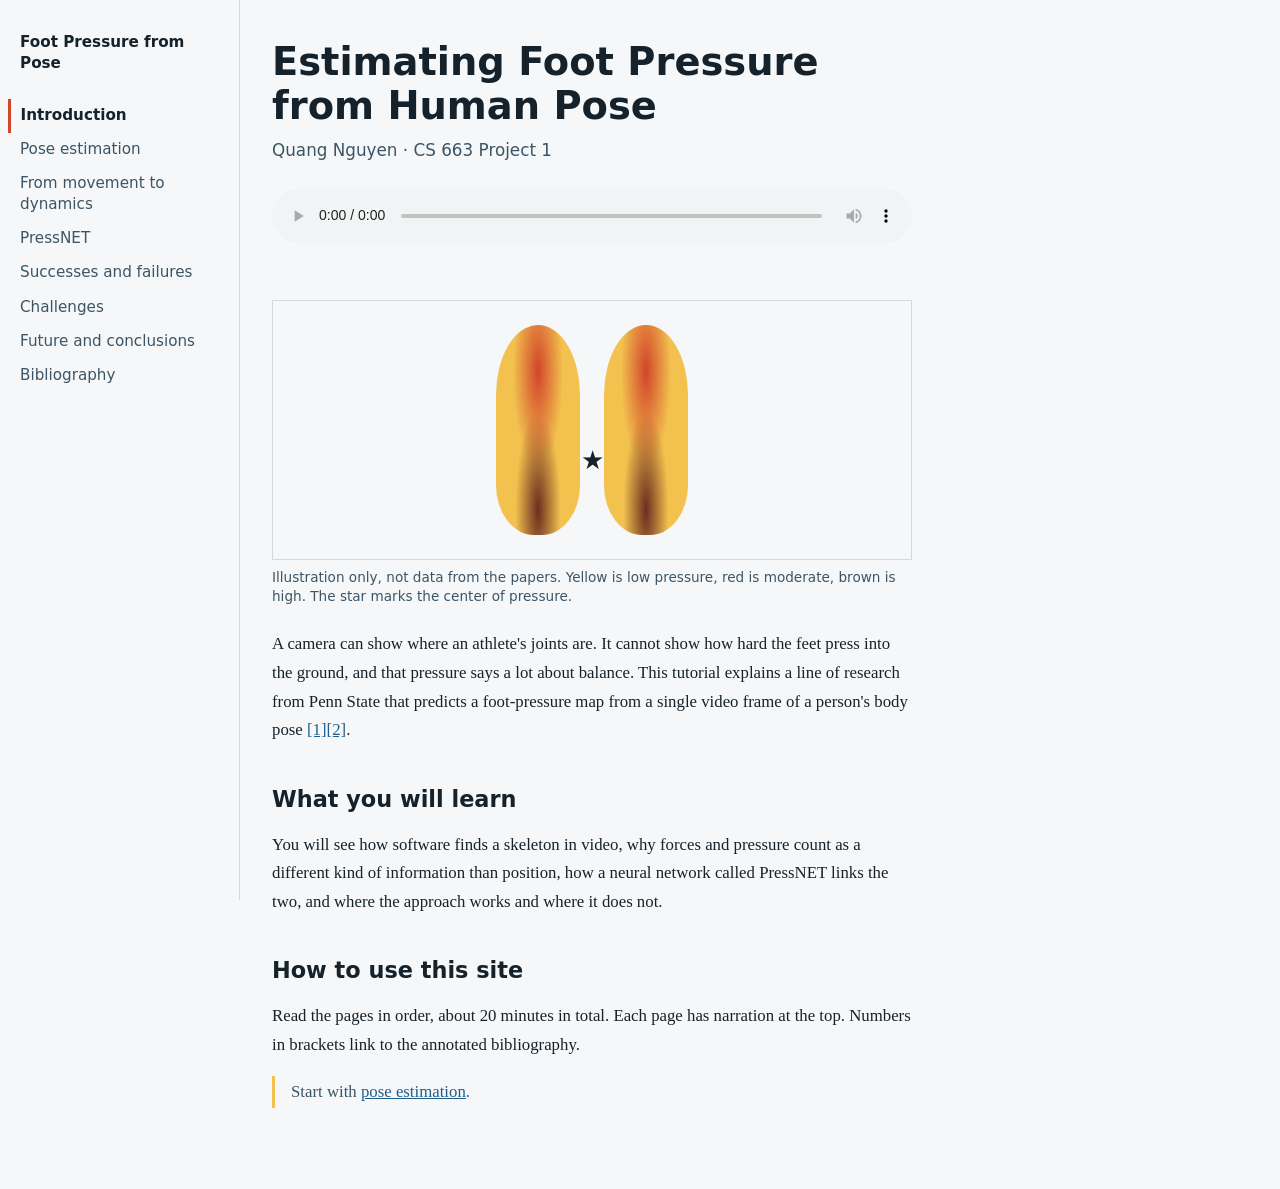
==== index.html @ 372225aa "Initial commit" ====
<!DOCTYPE html>
<html lang="en">
<head>
<meta charset="UTF-8">
<meta name="viewport" content="width=device-width, initial-scale=1">
<title>Estimating Foot Pressure from Human Pose</title>
<link rel="stylesheet" href="style.css">
</head>
<body>
<nav aria-label="Tutorial sections">
  <p class="site">Foot Pressure from Pose</p>
  <a href="index.html" aria-current="page">Introduction</a>
  <a href="computer-vision.html">Pose estimation</a>
  <a href="dynamics.html">From movement to dynamics</a>
  <a href="pressnet.html">PressNET</a>
  <a href="results.html">Successes and failures</a>
  <a href="challenges.html">Challenges</a>
  <a href="future.html">Future and conclusions</a>
  <a href="bibliography.html">Bibliography</a>
</nav>
<main>
  <h1>Estimating Foot Pressure from Human Pose</h1>
  <p class="byline">Quang Nguyen &middot; CS 663 Project 1</p>

  <audio controls src="audio/intro.mp3">Narration for this page.</audio>

  <figure>
    <div class="pressure" role="img" aria-label="Drawing of two feet with pressure shown from yellow (low) to red to brown (high), and a star marking the center of pressure">
      <div class="foot"></div><div class="foot right"></div><span class="cop" aria-hidden="true">&#9733;</span>
    </div>
    <figcaption>Illustration only, not data from the papers. Yellow is low pressure, red is moderate, brown is high. The star marks the center of pressure.</figcaption>
  </figure>

  <p>A camera can show where an athlete's joints are. It cannot show how hard the feet press into the ground, and that pressure says a lot about balance. This tutorial explains a line of research from Penn State that predicts a foot-pressure map from a single video frame of a person's body pose <a href="bibliography.html#ref1">[1]</a><a href="bibliography.html#ref2">[2]</a>.</p>

  <h2>What you will learn</h2>
  <p>You will see how software finds a skeleton in video, why forces and pressure count as a different kind of information than position, how a neural network called PressNET links the two, and where the approach works and where it does not.</p>

  <h2>How to use this site</h2>
  <p>Read the pages in order, about 20 minutes in total. Each page has narration at the top. Numbers in brackets link to the annotated bibliography.</p>
  <p class="note">Start with <a href="computer-vision.html">pose estimation</a>.</p>
</main>
</body>
</html>
---- style.css ----
:root{--paper:#f5f7f8;--ink:#16222b;--slate:#3c5566;--rule:#cfd9df;--yellow:#f2c14e;--red:#d2452b;--brown:#6b2e1f;--link:#1d5f8a}
@media (prefers-color-scheme:dark){:root{--paper:#0f181f;--ink:#e6edf1;--slate:#9fb3c0;--rule:#2a3a45;--link:#7cc0ea}}
*{box-sizing:border-box}
html{scroll-padding-top:1rem}
body{margin:0;background:var(--paper);color:var(--ink);font:1.05rem/1.7 Georgia,"Iowan Old Style",serif;display:grid;grid-template-columns:15rem minmax(0,1fr);min-height:100vh}
nav{position:sticky;top:0;align-self:start;height:100vh;padding:2rem 1.25rem;border-right:1px solid var(--rule);font:.95rem/1.4 system-ui,sans-serif}
nav .site{font-weight:700;margin:0 0 1.5rem}
nav a{display:block;padding:.4rem 0;color:var(--slate);text-decoration:none}
nav a:hover{color:var(--ink)}
nav a[aria-current=page]{color:var(--ink);font-weight:700;border-left:3px solid var(--red);padding-left:.6rem;margin-left:-.75rem}
main{max-width:44rem;padding:2.5rem 2rem 4rem}
h1{font:700 2.4rem/1.15 system-ui,sans-serif;margin:0 0 .5rem}
h2{font:700 1.4rem/1.3 system-ui,sans-serif;margin:2.5rem 0 .5rem}
a{color:var(--link)}
:focus-visible{outline:3px solid var(--red);outline-offset:2px}
.byline{color:var(--slate);font-family:system-ui,sans-serif;margin:0 0 1.5rem}
audio{width:100%;margin:0 0 1.5rem}
figure{margin:1.5rem 0}
figure img{max-width:100%;height:auto;border:1px solid var(--rule)}
figcaption{font:.85rem/1.4 system-ui,sans-serif;color:var(--slate);margin-top:.4rem}
.note{border-left:3px solid var(--yellow);padding:.1rem 1rem;color:var(--slate)}
.pressure{display:flex;gap:1.5rem;justify-content:center;position:relative;margin:1.5rem 0 .5rem;padding:1.5rem;border:1px solid var(--rule)}
.foot{width:84px;height:210px;border-radius:42px 42px 38px 38px/70px 70px 50px 50px;background:radial-gradient(ellipse at 50% 22%,var(--red) 0,transparent 42%),radial-gradient(ellipse at 50% 88%,var(--brown) 0,transparent 38%),var(--yellow)}
.foot.right{transform:scaleX(-1)}
.cop{position:absolute;left:50%;top:62%;transform:translate(-50%,-50%);font-size:1.6rem;color:#16222b;text-shadow:0 0 4px #fff}
@media (max-width:800px){body{display:block}nav{position:static;height:auto;border-right:0;border-bottom:1px solid var(--rule);padding:1rem}main{padding:1.5rem 1.25rem 3rem}h1{font-size:1.9rem}}
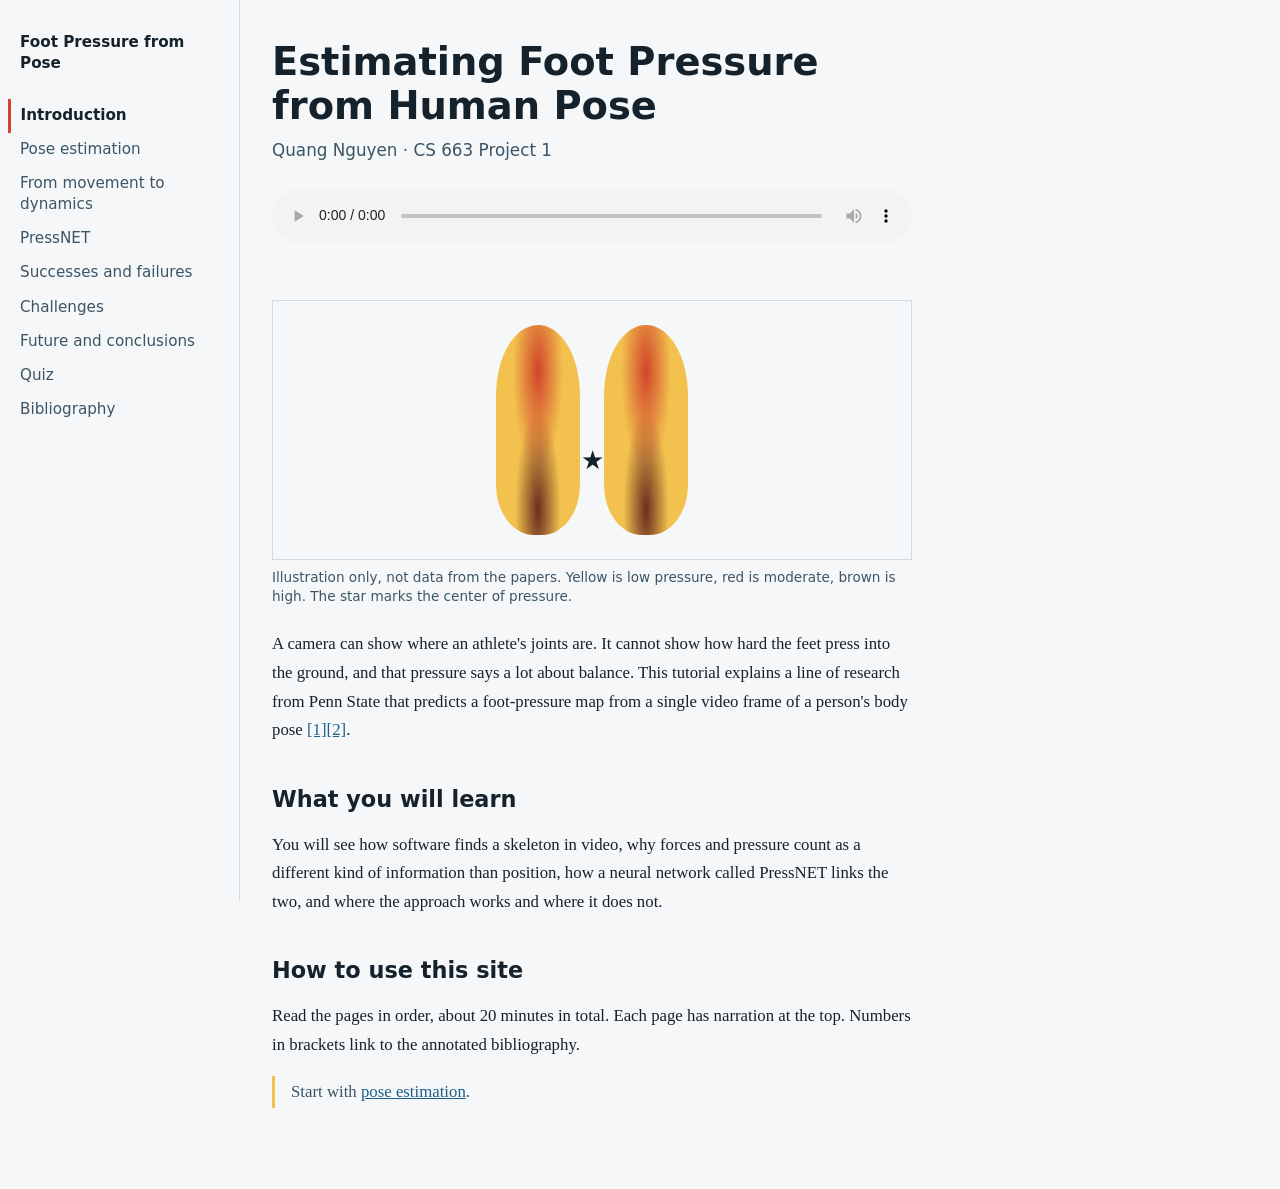
==== commit da3ac37b: "Complete tutorial pages and assets" ====
--- a/index.html
+++ b/index.html
@@ -16,6 +16,7 @@
   <a href="results.html">Successes and failures</a>
   <a href="challenges.html">Challenges</a>
   <a href="future.html">Future and conclusions</a>
+  <a href="quiz.html">Quiz</a>
   <a href="bibliography.html">Bibliography</a>
 </nav>
 <main>
--- a/style.css
+++ b/style.css
@@ -1,26 +1,185 @@
-:root{--paper:#f5f7f8;--ink:#16222b;--slate:#3c5566;--rule:#cfd9df;--yellow:#f2c14e;--red:#d2452b;--brown:#6b2e1f;--link:#1d5f8a}
-@media (prefers-color-scheme:dark){:root{--paper:#0f181f;--ink:#e6edf1;--slate:#9fb3c0;--rule:#2a3a45;--link:#7cc0ea}}
-*{box-sizing:border-box}
-html{scroll-padding-top:1rem}
-body{margin:0;background:var(--paper);color:var(--ink);font:1.05rem/1.7 Georgia,"Iowan Old Style",serif;display:grid;grid-template-columns:15rem minmax(0,1fr);min-height:100vh}
-nav{position:sticky;top:0;align-self:start;height:100vh;padding:2rem 1.25rem;border-right:1px solid var(--rule);font:.95rem/1.4 system-ui,sans-serif}
-nav .site{font-weight:700;margin:0 0 1.5rem}
-nav a{display:block;padding:.4rem 0;color:var(--slate);text-decoration:none}
-nav a:hover{color:var(--ink)}
-nav a[aria-current=page]{color:var(--ink);font-weight:700;border-left:3px solid var(--red);padding-left:.6rem;margin-left:-.75rem}
-main{max-width:44rem;padding:2.5rem 2rem 4rem}
-h1{font:700 2.4rem/1.15 system-ui,sans-serif;margin:0 0 .5rem}
-h2{font:700 1.4rem/1.3 system-ui,sans-serif;margin:2.5rem 0 .5rem}
-a{color:var(--link)}
-:focus-visible{outline:3px solid var(--red);outline-offset:2px}
-.byline{color:var(--slate);font-family:system-ui,sans-serif;margin:0 0 1.5rem}
-audio{width:100%;margin:0 0 1.5rem}
-figure{margin:1.5rem 0}
-figure img{max-width:100%;height:auto;border:1px solid var(--rule)}
-figcaption{font:.85rem/1.4 system-ui,sans-serif;color:var(--slate);margin-top:.4rem}
-.note{border-left:3px solid var(--yellow);padding:.1rem 1rem;color:var(--slate)}
-.pressure{display:flex;gap:1.5rem;justify-content:center;position:relative;margin:1.5rem 0 .5rem;padding:1.5rem;border:1px solid var(--rule)}
-.foot{width:84px;height:210px;border-radius:42px 42px 38px 38px/70px 70px 50px 50px;background:radial-gradient(ellipse at 50% 22%,var(--red) 0,transparent 42%),radial-gradient(ellipse at 50% 88%,var(--brown) 0,transparent 38%),var(--yellow)}
-.foot.right{transform:scaleX(-1)}
-.cop{position:absolute;left:50%;top:62%;transform:translate(-50%,-50%);font-size:1.6rem;color:#16222b;text-shadow:0 0 4px #fff}
-@media (max-width:800px){body{display:block}nav{position:static;height:auto;border-right:0;border-bottom:1px solid var(--rule);padding:1rem}main{padding:1.5rem 1.25rem 3rem}h1{font-size:1.9rem}}
+:root {
+	--paper: #f5f7f8;
+	--ink: #16222b;
+	--slate: #3c5566;
+	--rule: #cfd9df;
+	--yellow: #f2c14e;
+	--red: #d2452b;
+	--brown: #6b2e1f;
+	--link: #1d5f8a;
+}
+
+@media (prefers-color-scheme: dark) {
+	:root {
+		--paper: #0f181f;
+		--ink: #e6edf1;
+		--slate: #9fb3c0;
+		--rule: #2a3a45;
+		--link: #7cc0ea;
+	}
+}
+
+* {
+	box-sizing: border-box;
+}
+
+html {
+	scroll-padding-top: 1rem;
+}
+
+body {
+	margin: 0;
+	background: var(--paper);
+	color: var(--ink);
+	font: 1.05rem/1.7 Georgia, "Iowan Old Style", serif;
+	display: grid;
+	grid-template-columns: 15rem minmax(0, 1fr);
+	min-height: 100vh;
+}
+
+nav {
+	position: sticky;
+	top: 0;
+	align-self: start;
+	height: 100vh;
+	padding: 2rem 1.25rem;
+	border-right: 1px solid var(--rule);
+	font: 0.95rem/1.4 system-ui, sans-serif;
+}
+
+nav .site {
+	font-weight: 700;
+	margin: 0 0 1.5rem;
+}
+
+nav a {
+	display: block;
+	padding: 0.4rem 0;
+	color: var(--slate);
+	text-decoration: none;
+}
+
+nav a:hover {
+	color: var(--ink);
+}
+
+nav a[aria-current=page] {
+	color: var(--ink);
+	font-weight: 700;
+	border-left: 3px solid var(--red);
+	padding-left: 0.6rem;
+	margin-left: -0.75rem;
+}
+
+main {
+	max-width: 44rem;
+	padding: 2.5rem 2rem 4rem;
+}
+
+h1 {
+	font: 700 2.4rem/1.15 system-ui, sans-serif;
+	margin: 0 0 0.5rem;
+}
+
+h2 {
+	font: 700 1.4rem/1.3 system-ui, sans-serif;
+	margin: 2.5rem 0 0.5rem;
+}
+
+a {
+	color: var(--link);
+}
+
+:focus-visible {
+	outline: 3px solid var(--red);
+	outline-offset: 2px;
+}
+
+.byline {
+	color: var(--slate);
+	font-family: system-ui, sans-serif;
+	margin: 0 0 1.5rem;
+}
+
+audio {
+	width: 100%;
+	margin: 0 0 1.5rem;
+}
+
+figure {
+	margin: 1.5rem 0;
+}
+
+figure img {
+	max-width: 100%;
+	height: auto;
+	border: 1px solid var(--rule);
+}
+
+figcaption {
+	font: 0.85rem/1.4 system-ui, sans-serif;
+	color: var(--slate);
+	margin-top: 0.4rem;
+}
+
+.note {
+	border-left: 3px solid var(--yellow);
+	padding: 0.1rem 1rem;
+	color: var(--slate);
+}
+
+.pressure {
+	display: flex;
+	gap: 1.5rem;
+	justify-content: center;
+	position: relative;
+	margin: 1.5rem 0 0.5rem;
+	padding: 1.5rem;
+	border: 1px solid var(--rule);
+}
+
+.foot {
+	width: 84px;
+	height: 210px;
+	border-radius: 42px 42px 38px 38px / 70px 70px 50px 50px;
+	background:
+		radial-gradient(ellipse at 50% 22%, var(--red) 0, transparent 42%),
+		radial-gradient(ellipse at 50% 88%, var(--brown) 0, transparent 38%),
+		var(--yellow);
+}
+
+.foot.right {
+	transform: scaleX(-1);
+}
+
+.cop {
+	position: absolute;
+	left: 50%;
+	top: 62%;
+	transform: translate(-50%, -50%);
+	font-size: 1.6rem;
+	color: #16222b;
+	text-shadow: 0 0 4px #fff;
+}
+
+@media (max-width: 800px) {
+	body {
+		display: block;
+	}
+
+	nav {
+		position: static;
+		height: auto;
+		border-right: 0;
+		border-bottom: 1px solid var(--rule);
+		padding: 1rem;
+	}
+
+	main {
+		padding: 1.5rem 1.25rem 3rem;
+	}
+
+	h1 {
+		font-size: 1.9rem;
+	}
+}
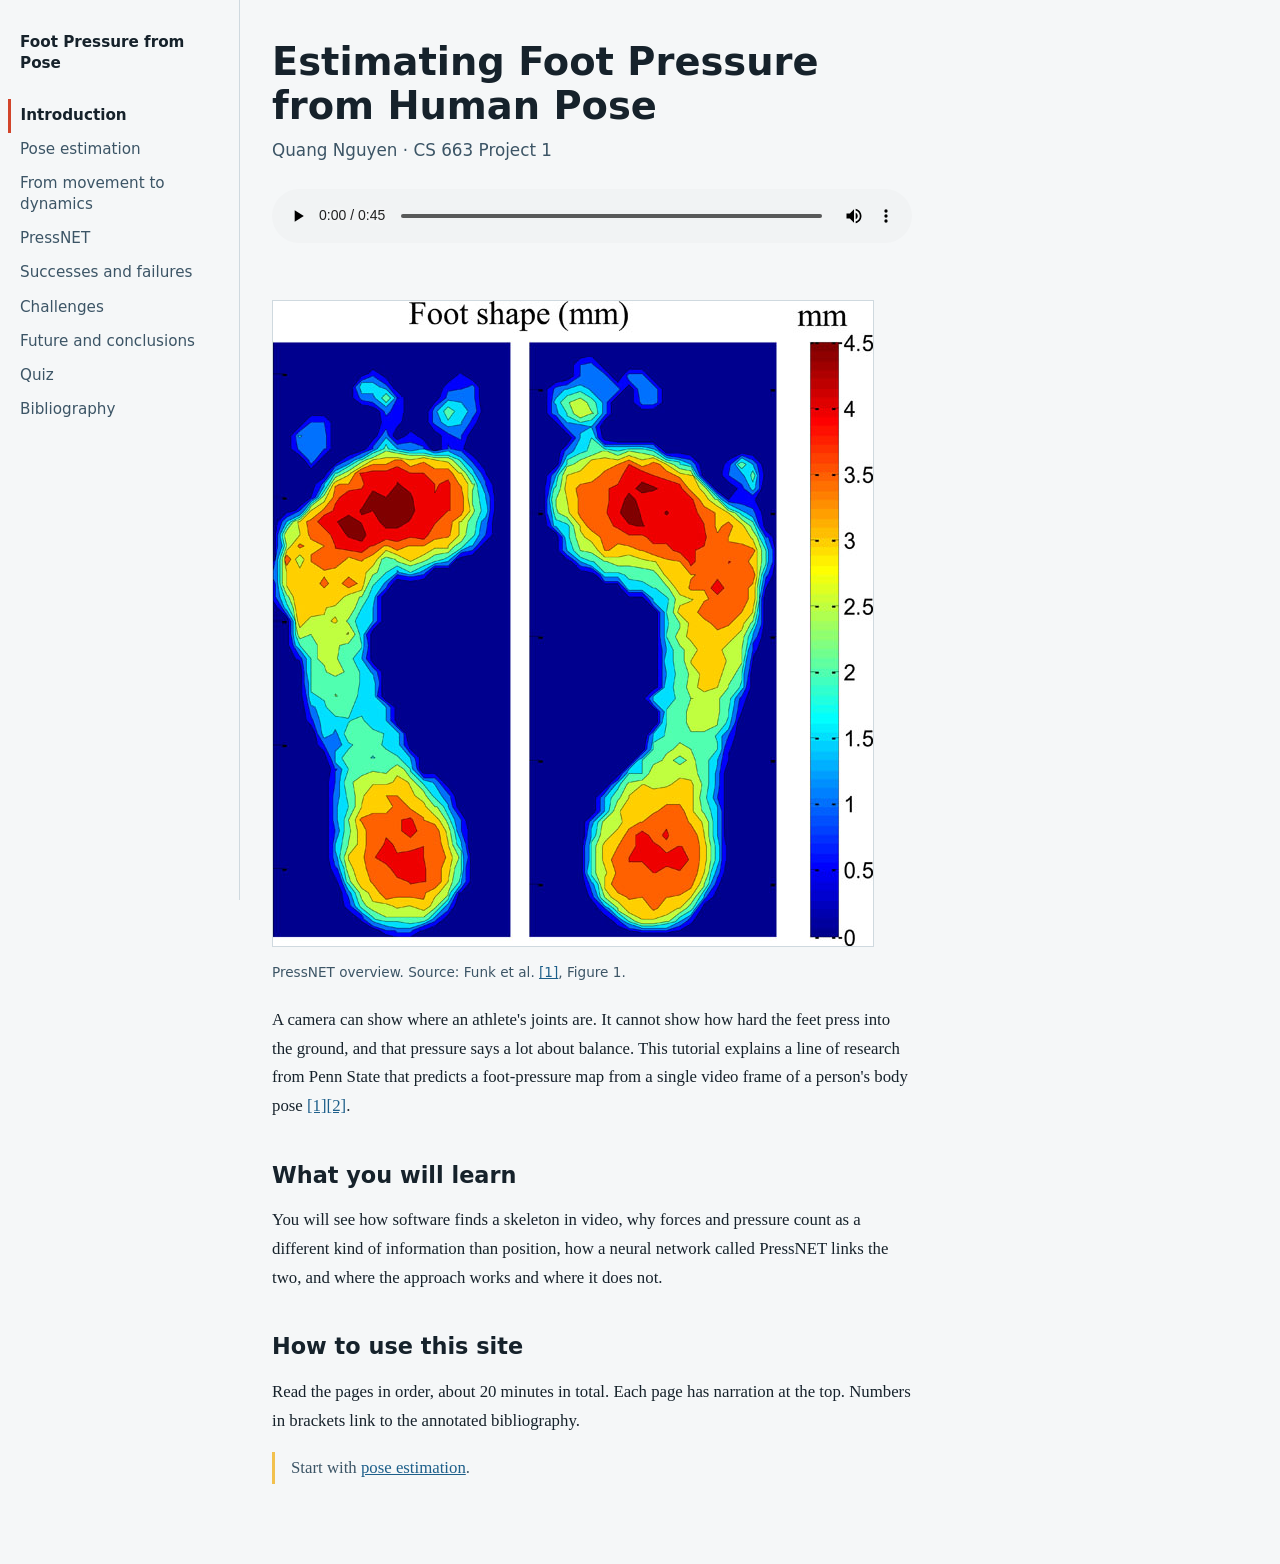
==== commit 245f3a38: "Update homepage content" ====
--- a/index.html
+++ b/index.html
@@ -26,11 +26,10 @@
   <audio controls src="audio/intro.mp3">Narration for this page.</audio>
 
   <figure>
-    <div class="pressure" role="img" aria-label="Drawing of two feet with pressure shown from yellow (low) to red to brown (high), and a star marking the center of pressure">
-      <div class="foot"></div><div class="foot right"></div><span class="cop" aria-hidden="true">&#9733;</span>
-    </div>
-    <figcaption>Illustration only, not data from the papers. Yellow is low pressure, red is moderate, brown is high. The star marks the center of pressure.</figcaption>
+    <img src="images/footpressure.png" alt="PressNET overview: body joints go in, a foot pressure heatmap comes out">
+    <figcaption>PressNET overview. Source: Funk et al. <a href="bibliography.html#ref1">[1]</a>, Figure 1.</figcaption>
   </figure>
+
 
   <p>A camera can show where an athlete's joints are. It cannot show how hard the feet press into the ground, and that pressure says a lot about balance. This tutorial explains a line of research from Penn State that predicts a foot-pressure map from a single video frame of a person's body pose <a href="bibliography.html#ref1">[1]</a><a href="bibliography.html#ref2">[2]</a>.</p>
 
